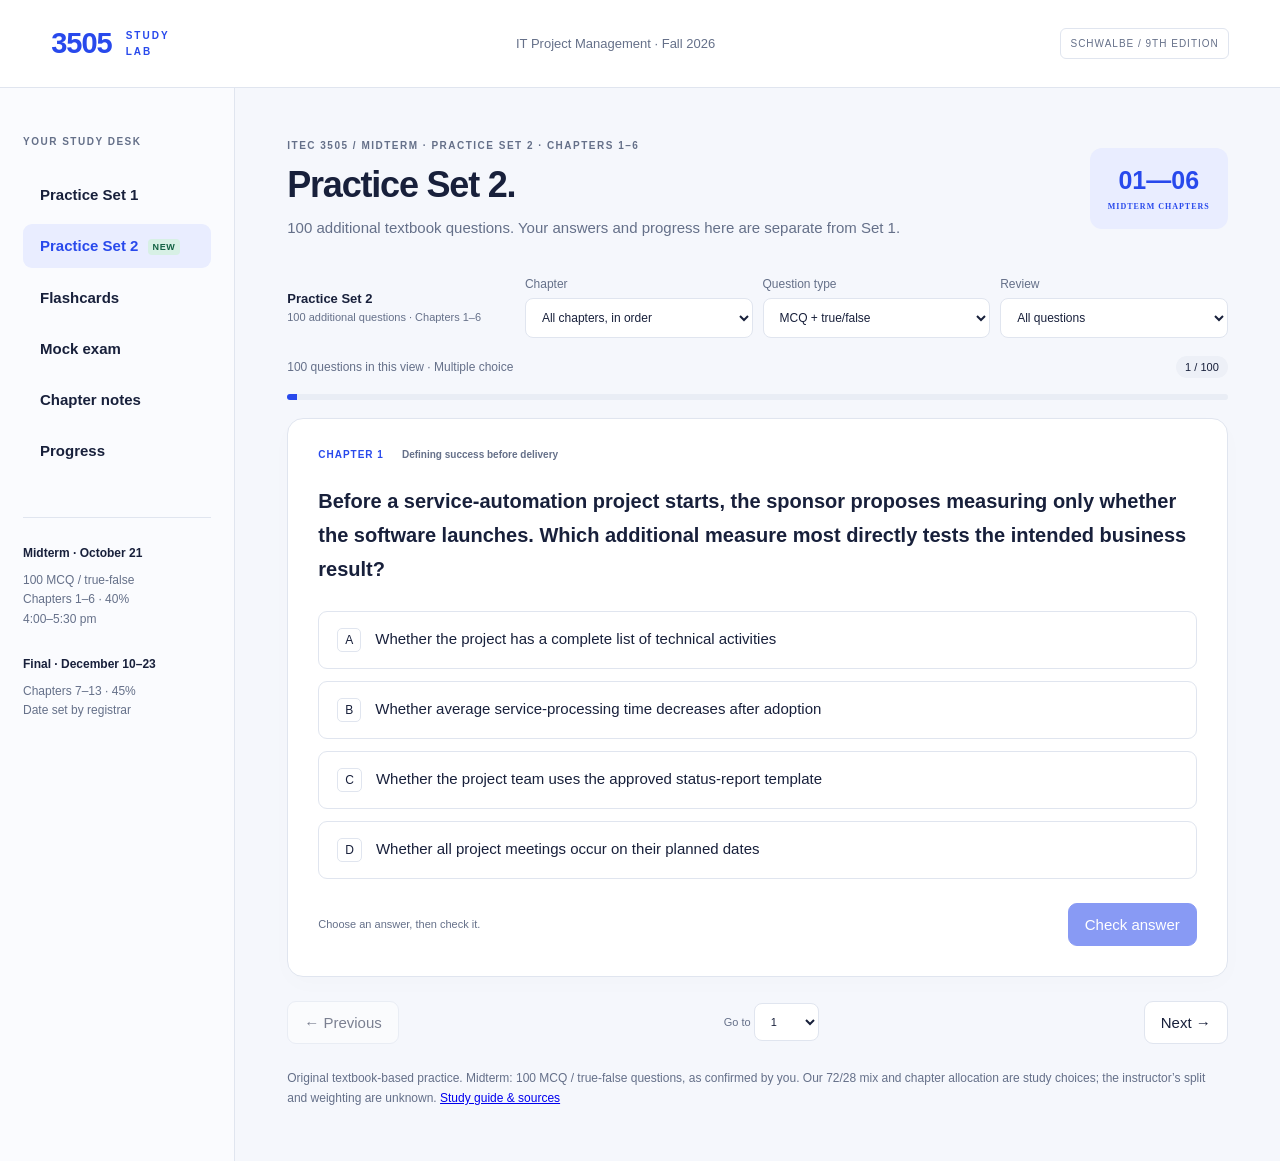
==== set2.html @ 21201f90 "Add files via upload" ====
<!doctype html><html lang="en"><head><meta charset="utf-8"><meta name="viewport" content="width=device-width,initial-scale=1"><title>ITEC 3505 · Practice Set 2</title><meta name="description" content="100 additional textbook-based questions for ITEC 3505 Chapters 1–6, with separate progress and timed practice."><link rel="icon" href="data:image/svg+xml,%3Csvg xmlns='http://www.w3.org/2000/svg' viewBox='0 0 32 32'%3E%3Crect width='32' height='32' rx='7' fill='%232346ee'/%3E%3Cpath d='M8 9h16v4H12v3h10v4H12v3H8z' fill='white'/%3E%3C/svg%3E"><link rel="stylesheet" href="styles.css?v=20261020"></head><body><header><a class="brand" href="./">3505<span>STUDY LAB</span></a><span>IT Project Management · Fall 2026</span><span class="tag">SCHWALBE / 9TH EDITION</span></header><div class="shell"><aside><p class="eyebrow">YOUR STUDY DESK</p><nav id="nav"><button class="active">Practice</button><button>Flashcards</button><button>Mock exam</button><button>Chapter notes</button><button>Progress</button></nav><div class="aside-note"><strong>Midterm · October 21</strong><p>100 MCQ / true-false<br>Chapters 1–6 · 40%<br>4:00–5:30 pm</p><strong>Final · December 10–23</strong><p>Chapters 7–13 · 45%<br>Date set by registrar</p></div></aside><main id="main"><p>Loading your textbook practice questions…</p><noscript><section class="panel"><h1>ITEC 3505 Study Lab</h1><p>Enable JavaScript for interactive practice, or <a href="set2-printable.html">open the 100 questions and explained answer key</a>.</p></section></noscript></main></div><script src="data.js"></script><script>window.STUDY_SET="set2";</script><script src="set2-data.js?v=20261020"></script><script src="app.js?v=20261020"></script></body></html>
---- styles.css ----
:root{--blue:#2849ec;--ink:#18203b;--muted:#657089;--line:#e0e5ef;--bg:#f5f7fc;--green:#12784d}*{box-sizing:border-box}body{margin:0;font:15px 'DM Sans',sans-serif;color:var(--ink);background:var(--bg)}header{height:88px;background:white;border-bottom:1px solid var(--line);display:flex;align-items:center;justify-content:space-between;padding:0 4%;gap:25px}header>span{font-size:13px;color:var(--muted)}.brand{font:800 29px Manrope,sans-serif;letter-spacing:-1px;color:var(--blue);text-decoration:none;display:flex;gap:14px;align-items:center}.brand span{font:700 10px 'DM Sans',sans-serif;letter-spacing:2px;width:45px;line-height:1.6}.tag{border:1px solid var(--line);border-radius:6px;padding:9px;font-size:10px;letter-spacing:1px}.shell{max-width:1500px;margin:auto;display:grid;grid-template-columns:235px 1fr;min-height:calc(100vh - 88px)}aside{border-right:1px solid var(--line);padding:36px 23px;background:#fafbfe}.eyebrow{font-size:10px;letter-spacing:1.5px;font-weight:700;color:var(--muted);line-height:1.6}nav{display:grid;gap:8px;margin-top:23px}button,select{font:inherit}button{cursor:pointer;border:1px solid var(--line);background:white;color:var(--ink);border-radius:9px;padding:12px 16px;transition:background .15s}button:hover{background:#edf1ff;border-color:#bdc9ff}button:focus-visible,select:focus-visible,a:focus-visible{outline:3px solid #e49a1e;outline-offset:3px}button:disabled{cursor:default;opacity:.55}nav button{text-align:left;background:transparent;border-color:transparent;font-weight:600}nav button.active{background:#e9edff;color:var(--blue)}.aside-note{border-top:1px solid var(--line);margin-top:45px;padding-top:25px;font-size:12px;line-height:1.8}.aside-note p{color:var(--muted);margin:6px 0 24px}main{padding:40px 5%;min-width:0;max-width:1140px}.title-row{display:flex;justify-content:space-between;align-items:center;gap:24px;margin-bottom:28px}h1{font:800 clamp(25px,3vw,36px) Manrope,sans-serif;letter-spacing:-1.2px;margin:10px 0}p{line-height:1.65}.title-row p:not(.eyebrow){color:var(--muted);margin:8px 0}.badge{font:700 25px Manrope,sans-serif;text-align:center;white-space:nowrap;background:#e9edff;color:var(--blue);padding:18px;border-radius:12px}.badge span{display:block;font:700 8px 'DM Sans';letter-spacing:1px;margin-top:7px}.panel{background:white;border:1px solid var(--line);border-radius:16px;padding:30px;margin:18px 0;box-shadow:0 7px 25px #1b294504}.question-meta{font-size:10px;letter-spacing:1px;font-weight:700;color:var(--blue);display:flex;gap:18px;align-items:center;margin-bottom:24px}.question-meta span{color:var(--muted);letter-spacing:0}h2{font:600 20px/1.7 Manrope,sans-serif;margin:14px 0 25px}.options{display:grid;gap:12px}.options button{text-align:left;display:flex;align-items:baseline;gap:14px;line-height:1.5;padding:16px 18px}.letter{font-size:12px;padding:2px 7px;border:1px solid var(--line);border-radius:5px}.options .selected{border-color:var(--blue);background:#eef1ff}.options .correct{border-color:#3aa87a;background:#ecf8f1}.options .wrong{border-color:#cf6971;background:#fff0f1}.muted,.disclaimer{font-size:12px;color:var(--muted)}.disclaimer{margin-top:24px;line-height:1.7}.toolbar,.actions{display:flex;gap:10px;align-items:center;flex-wrap:wrap}.toolbar{margin:18px 0}.toolbar label{font-size:12px;color:var(--muted);display:grid;gap:7px;flex:1}select{padding:11px 12px;border:1px solid var(--line);border-radius:8px;background:white;color:var(--ink);max-width:100%;min-width:0}.primary{background:var(--blue);color:white;border-color:var(--blue)}.primary:hover{background:#1836c5;color:white}.actions{justify-content:space-between;margin-top:24px}.feedback{padding:18px 20px;border-left:3px solid var(--green);background:#f0f9f5;border-radius:4px;margin-top:22px;line-height:1.7}.feedback.bad{border-color:#c2525f;background:#fff3f3}.feedback p{margin:5px 0}.grid{display:grid;grid-template-columns:repeat(2,minmax(0,1fr));gap:18px}.grid .panel{margin:0}.stat{font:800 35px Manrope}.tiny{font-size:11px;color:var(--muted)}.pill{font-size:11px;padding:5px 9px;background:#edf0f7;border-radius:20px}.timer{font:700 28px Manrope;font-variant-numeric:tabular-nums}.timer.urgent{color:#ba263d}.question-grid{display:grid;grid-template-columns:repeat(auto-fill,minmax(39px,1fr));gap:7px;margin-top:20px}.question-grid button{font-size:11px;padding:10px 4px}.question-grid .answered{background:#e5edff;color:var(--blue)}.question-grid .flagged{border:2px solid #bb810d}.question-grid .current{outline:2px solid var(--blue)}.flash{min-height:230px;width:100%;font:600 23px/1.6 Manrope;text-align:center;padding:35px}.note-list li{line-height:1.7;margin:12px 0}.progressbar{height:6px;background:#e9edf5;border-radius:20px;margin:16px 0;overflow:hidden}.progressbar span{display:block;background:var(--blue);height:100%}.row{display:flex;justify-content:space-between;align-items:center;gap:10px}.review-item{border-top:1px solid var(--line);padding:20px 0}.review-item p{margin:6px 0}details{margin:15px 0}summary{cursor:pointer;line-height:1.7}.notice{font-size:13px;background:#edf1ff;padding:16px 20px;border-radius:9px;line-height:1.7}.screenreader{position:absolute;width:1px;height:1px;overflow:hidden;clip:rect(0,0,0,0)}@media(max-width:800px){header{height:auto;min-height:75px;padding:16px 5%}header>.tag{display:none}.shell{grid-template-columns:1fr}aside{padding:12px 5%;border-right:0;border-bottom:1px solid var(--line)}aside>.eyebrow,.aside-note{display:none}nav{display:flex;overflow:auto;margin:0;gap:4px}nav button{white-space:nowrap;font-size:13px;padding:10px}main{padding:24px 5%}.badge{display:none}.panel{padding:22px}h2{font-size:18px}.grid{grid-template-columns:1fr}.toolbar label{flex-basis:40%}header>span{font-size:10px;max-width:140px}.title-row{margin-bottom:20px}}
.options button:disabled{opacity:1}.options button:disabled:hover{background:inherit}.options button.correct:disabled:hover{background:#ecf8f1}.options button.wrong:disabled:hover{background:#fff0f1}
@media(max-width:480px){.toolbar label{flex-basis:100%}.question-meta{flex-wrap:wrap;gap:6px}.row{flex-wrap:wrap}.options button{padding:13px 12px}h1{letter-spacing:-.6px}}

.bank-link{display:block;text-align:left;text-decoration:none;color:var(--ink);border:1px solid transparent;border-radius:9px;padding:12px 16px;font-weight:600;white-space:nowrap}.bank-link:hover{background:#edf1ff;border-color:#bdc9ff}.new-tag{display:inline-block;font-size:9px;letter-spacing:.6px;background:#d7f0e5;color:#126143;border-radius:4px;padding:3px 5px;margin-left:5px;vertical-align:middle}.bank-summary{padding:11px 0;flex:1;font-size:13px}.bank-summary span{display:block;font-size:11px;color:var(--muted);margin-top:5px}@media(max-width:800px){.bank-link{font-size:13px;padding:10px}.bank-summary{flex-basis:100%}}
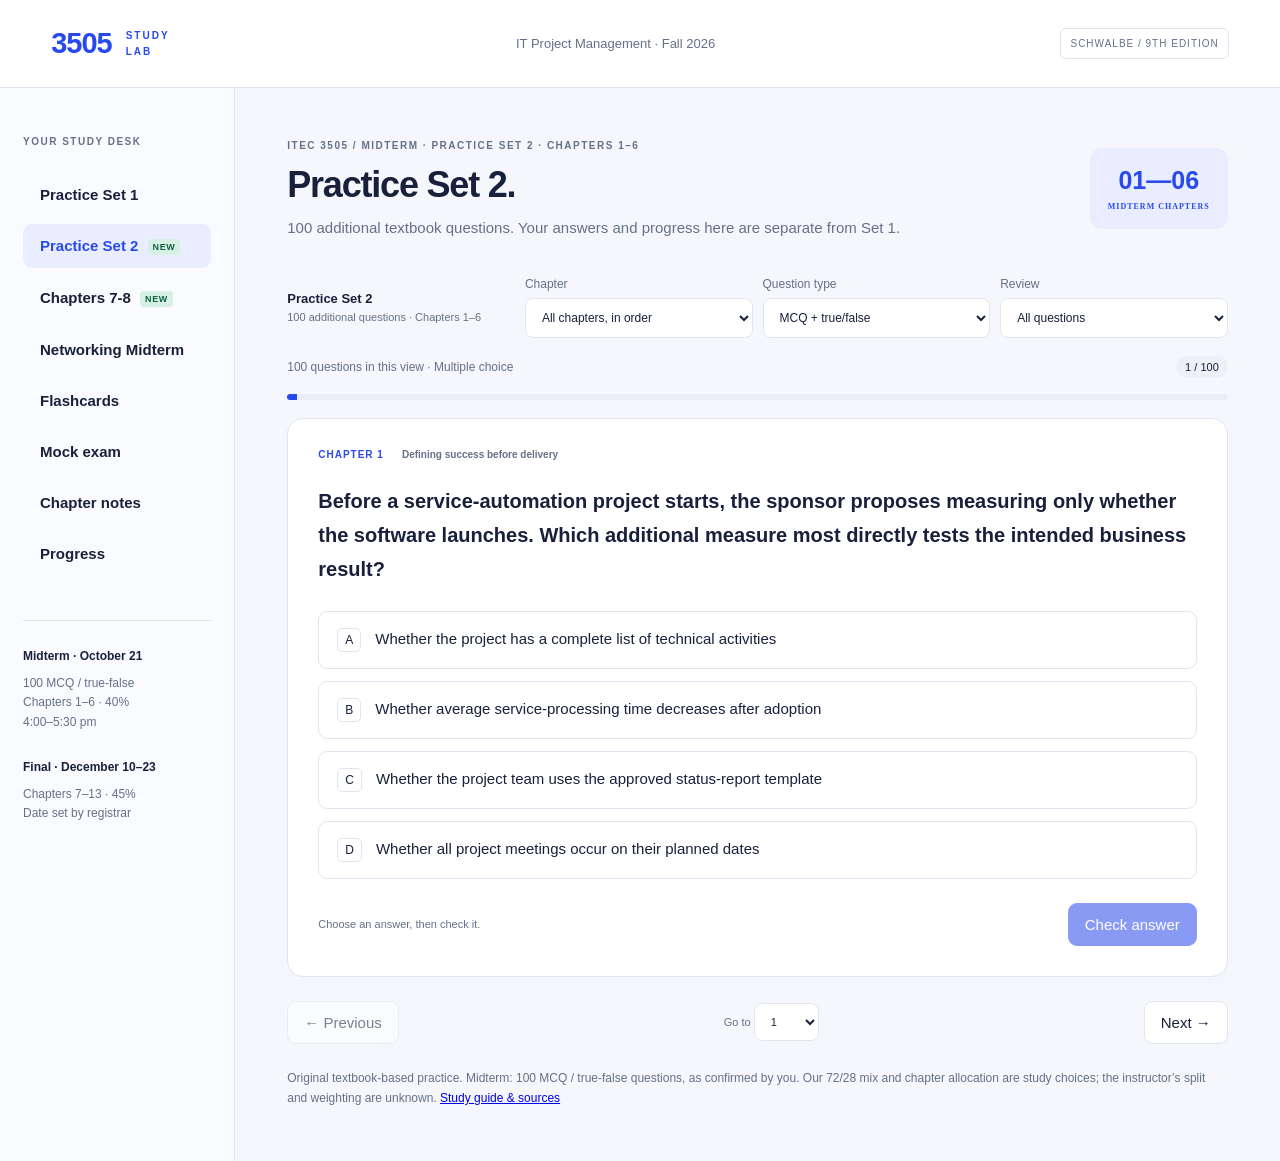
==== commit 7cffd456: "Add files via upload" ====
--- a/set2.html
+++ b/set2.html
@@ -1 +1 @@
-<!doctype html><html lang="en"><head><meta charset="utf-8"><meta name="viewport" content="width=device-width,initial-scale=1"><title>ITEC 3505 · Practice Set 2</title><meta name="description" content="100 additional textbook-based questions for ITEC 3505 Chapters 1–6, with separate progress and timed practice."><link rel="icon" href="data:image/svg+xml,%3Csvg xmlns='http://www.w3.org/2000/svg' viewBox='0 0 32 32'%3E%3Crect width='32' height='32' rx='7' fill='%232346ee'/%3E%3Cpath d='M8 9h16v4H12v3h10v4H12v3H8z' fill='white'/%3E%3C/svg%3E"><link rel="stylesheet" href="styles.css?v=20261020"></head><body><header><a class="brand" href="./">3505<span>STUDY LAB</span></a><span>IT Project Management · Fall 2026</span><span class="tag">SCHWALBE / 9TH EDITION</span></header><div class="shell"><aside><p class="eyebrow">YOUR STUDY DESK</p><nav id="nav"><button class="active">Practice</button><button>Flashcards</button><button>Mock exam</button><button>Chapter notes</button><button>Progress</button></nav><div class="aside-note"><strong>Midterm · October 21</strong><p>100 MCQ / true-false<br>Chapters 1–6 · 40%<br>4:00–5:30 pm</p><strong>Final · December 10–23</strong><p>Chapters 7–13 · 45%<br>Date set by registrar</p></div></aside><main id="main"><p>Loading your textbook practice questions…</p><noscript><section class="panel"><h1>ITEC 3505 Study Lab</h1><p>Enable JavaScript for interactive practice, or <a href="set2-printable.html">open the 100 questions and explained answer key</a>.</p></section></noscript></main></div><script src="data.js"></script><script>window.STUDY_SET="set2";</script><script src="set2-data.js?v=20261020"></script><script src="app.js?v=20261020"></script></body></html>
+<!doctype html><html lang="en"><head><meta charset="utf-8"><meta name="viewport" content="width=device-width,initial-scale=1"><title>ITEC 3505 · Practice Set 2</title><meta name="description" content="100 additional textbook-based questions for ITEC 3505 Chapters 1–6, with separate progress and timed practice."><link rel="icon" href="data:image/svg+xml,%3Csvg xmlns='http://www.w3.org/2000/svg' viewBox='0 0 32 32'%3E%3Crect width='32' height='32' rx='7' fill='%232346ee'/%3E%3Cpath d='M8 9h16v4H12v3h10v4H12v3H8z' fill='white'/%3E%3C/svg%3E"><link rel="stylesheet" href="styles.css?v=20261027"></head><body><header><a class="brand" href="./">3505<span>STUDY LAB</span></a><span>IT Project Management · Fall 2026</span><span class="tag">SCHWALBE / 9TH EDITION</span></header><div class="shell"><aside><p class="eyebrow">YOUR STUDY DESK</p><nav id="nav"><button class="active">Practice</button><button>Flashcards</button><button>Mock exam</button><button>Chapter notes</button><button>Progress</button></nav><div class="aside-note"><strong>Midterm · October 21</strong><p>100 MCQ / true-false<br>Chapters 1–6 · 40%<br>4:00–5:30 pm</p><strong>Final · December 10–23</strong><p>Chapters 7–13 · 45%<br>Date set by registrar</p></div></aside><main id="main"><p>Loading your textbook practice questions…</p><noscript><section class="panel"><h1>ITEC 3505 Study Lab</h1><p>Enable JavaScript for interactive practice, or <a href="set2-printable.html">open the 100 questions and explained answer key</a>.</p></section></noscript></main></div><script src="data.js"></script><script>window.STUDY_SET="set2";</script><script src="set2-data.js?v=20261020"></script><script src="app.js?v=20261028"></script></body></html>
